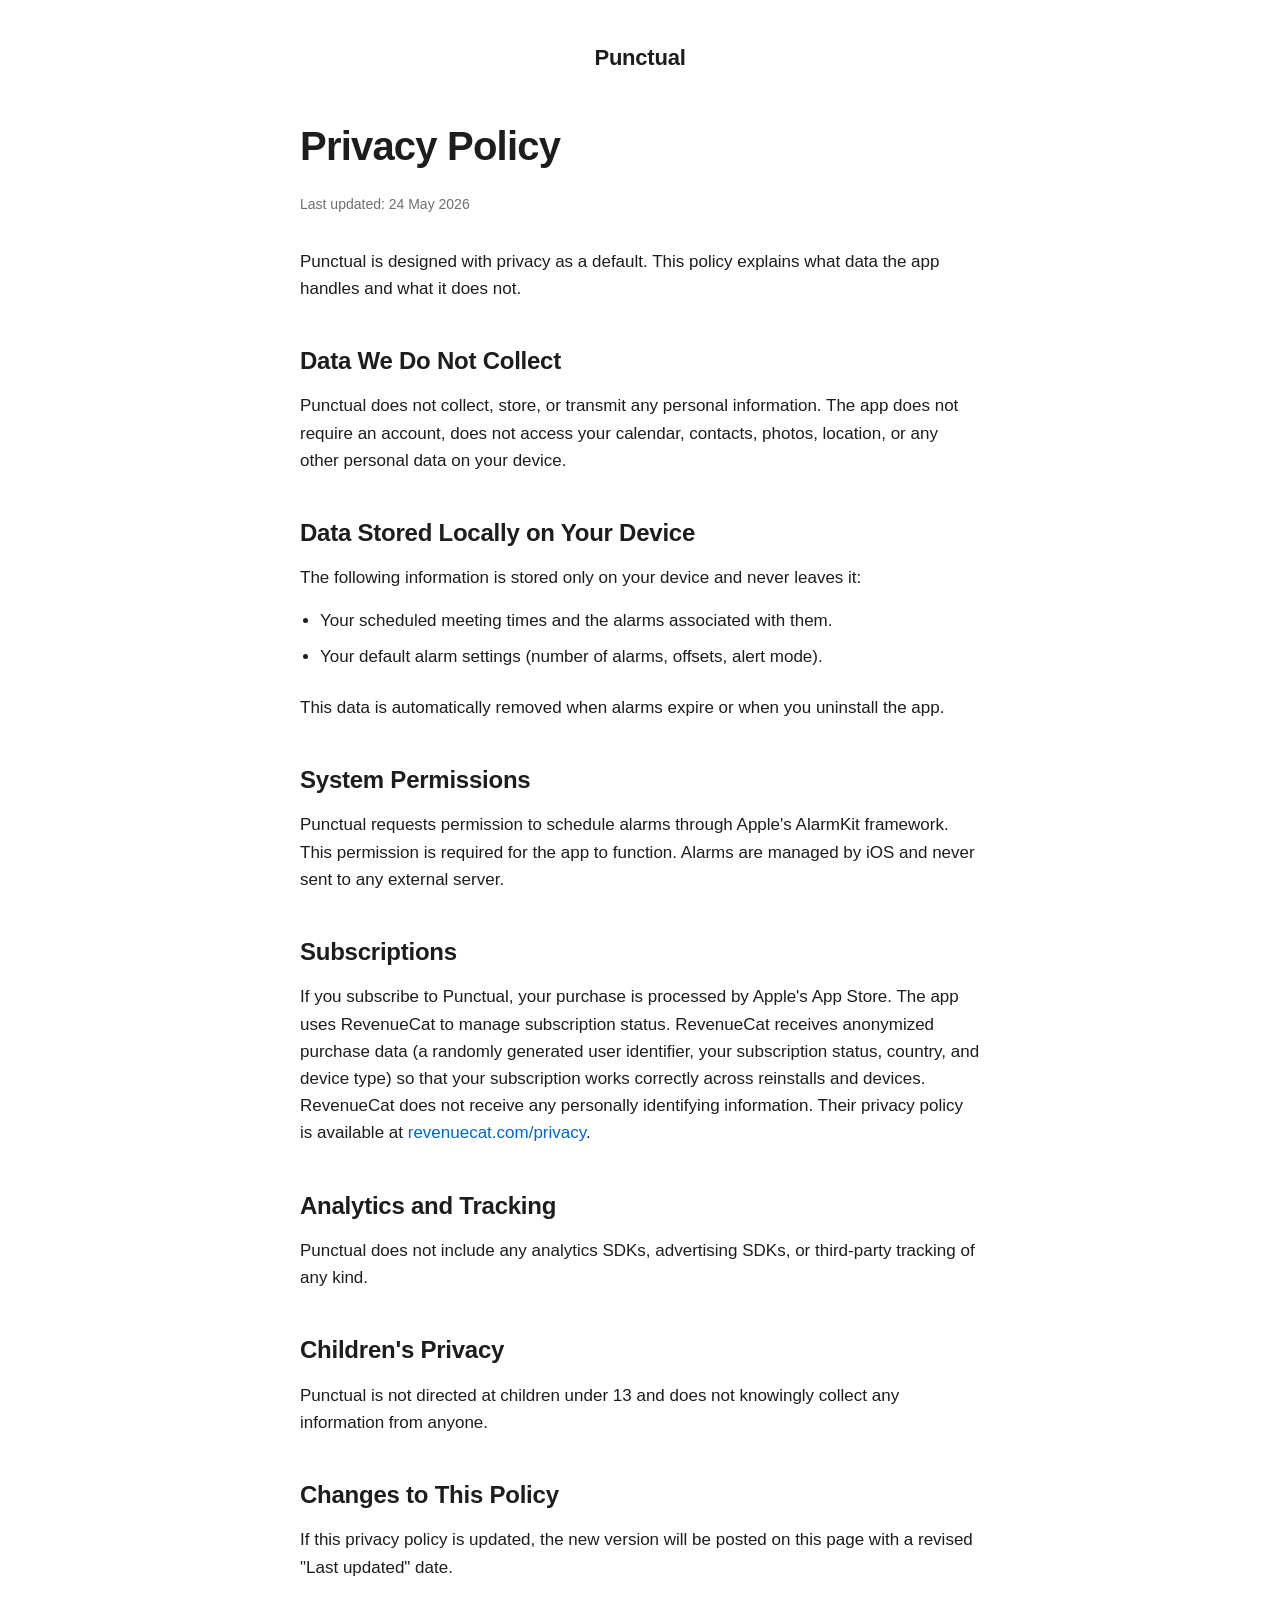
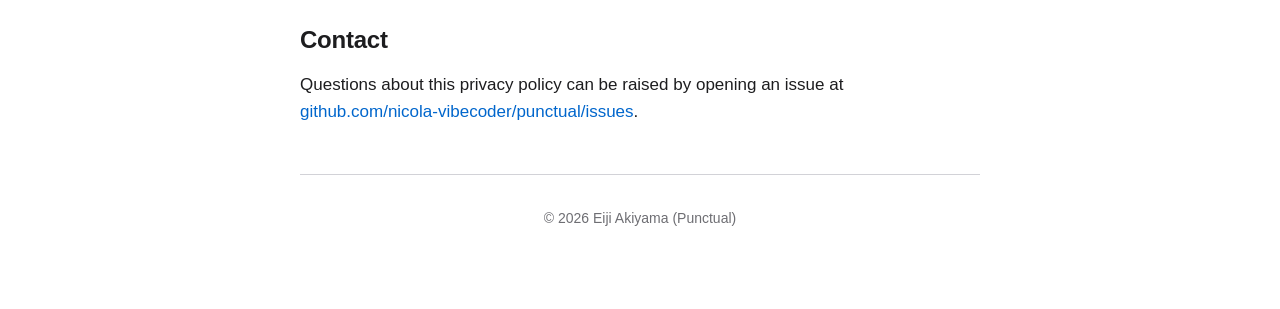
==== punctual/privacy.html @ 46472bad "Add Punctual support and privacy pages. Co-authored-by: Cursor <cursoragent@cursor.com>" ====
<!DOCTYPE html>
<html lang="en">
<head>
  <meta charset="UTF-8">
  <meta name="viewport" content="width=device-width, initial-scale=1.0">
  <title>Privacy Policy | Punctual</title>
  <link rel="stylesheet" href="../styles.css">
</head>
<body>
  <div class="container">
    <header>
      <div class="app-name">Punctual</div>
    </header>

    <main>
      <h1>Privacy Policy</h1>
      <p class="updated">Last updated: 24 May 2026</p>

      <p>Punctual is designed with privacy as a default. This policy explains what data the app handles and what it does not.</p>

      <h2>Data We Do Not Collect</h2>
      <p>Punctual does not collect, store, or transmit any personal information. The app does not require an account, does not access your calendar, contacts, photos, location, or any other personal data on your device.</p>

      <h2>Data Stored Locally on Your Device</h2>
      <p>The following information is stored only on your device and never leaves it:</p>
      <ul>
        <li>Your scheduled meeting times and the alarms associated with them.</li>
        <li>Your default alarm settings (number of alarms, offsets, alert mode).</li>
      </ul>
      <p>This data is automatically removed when alarms expire or when you uninstall the app.</p>

      <h2>System Permissions</h2>
      <p>Punctual requests permission to schedule alarms through Apple's AlarmKit framework. This permission is required for the app to function. Alarms are managed by iOS and never sent to any external server.</p>

      <h2>Subscriptions</h2>
      <p>If you subscribe to Punctual, your purchase is processed by Apple's App Store. The app uses RevenueCat to manage subscription status. RevenueCat receives anonymized purchase data (a randomly generated user identifier, your subscription status, country, and device type) so that your subscription works correctly across reinstalls and devices. RevenueCat does not receive any personally identifying information. Their privacy policy is available at <a href="https://www.revenuecat.com/privacy">revenuecat.com/privacy</a>.</p>

      <h2>Analytics and Tracking</h2>
      <p>Punctual does not include any analytics SDKs, advertising SDKs, or third-party tracking of any kind.</p>

      <h2>Children's Privacy</h2>
      <p>Punctual is not directed at children under 13 and does not knowingly collect any information from anyone.</p>

      <h2>Changes to This Policy</h2>
      <p>If this privacy policy is updated, the new version will be posted on this page with a revised "Last updated" date.</p>

      <h2>Contact</h2>
      <p>Questions about this privacy policy can be raised by opening an issue at <a href="https://github.com/nicola-vibecoder/punctual/issues">github.com/nicola-vibecoder/punctual/issues</a>.</p>
    </main>

    <hr class="divider">

    <footer>
      &copy; 2026 Eiji Akiyama (Punctual)
    </footer>
  </div>
</body>
</html>
---- styles.css ----
:root {
  --bg: #ffffff;
  --text: #1d1d1f;
  --text-secondary: #6e6e73;
  --accent: #0066cc;
  --border: #d2d2d7;
  --card-bg: #f5f5f7;
}

@media (prefers-color-scheme: dark) {
  :root {
    --bg: #000000;
    --text: #f5f5f7;
    --text-secondary: #a1a1a6;
    --accent: #2997ff;
    --border: #424245;
    --card-bg: #1c1c1e;
  }
}

* {
  box-sizing: border-box;
  margin: 0;
  padding: 0;
}

html {
  -webkit-text-size-adjust: 100%;
}

body {
  font-family: -apple-system, BlinkMacSystemFont, "SF Pro Text", "Helvetica Neue", Helvetica, Arial, sans-serif;
  background: var(--bg);
  color: var(--text);
  line-height: 1.6;
  font-size: 17px;
  padding: 40px 20px 80px;
  display: flex;
  justify-content: center;
}

.container {
  max-width: 680px;
  width: 100%;
}

header {
  margin-bottom: 48px;
  text-align: center;
}

.app-name {
  font-size: 22px;
  font-weight: 600;
  letter-spacing: -0.01em;
}

h1 {
  font-size: 40px;
  font-weight: 700;
  letter-spacing: -0.02em;
  line-height: 1.15;
  margin-bottom: 24px;
}

h2 {
  font-size: 24px;
  font-weight: 600;
  letter-spacing: -0.01em;
  margin-top: 40px;
  margin-bottom: 12px;
}

p {
  font-size: 17px;
  margin-bottom: 16px;
  color: var(--text);
}

ul {
  margin-bottom: 24px;
  padding-left: 20px;
}

li {
  margin-bottom: 8px;
  font-size: 17px;
}

li strong {
  font-weight: 600;
}

a {
  color: var(--accent);
  text-decoration: none;
}

a:hover {
  text-decoration: underline;
}

.cta-button {
  display: inline-block;
  background: var(--accent);
  color: #ffffff;
  font-weight: 500;
  font-size: 17px;
  padding: 14px 28px;
  border-radius: 999px;
  margin: 16px 0 32px;
  transition: opacity 0.15s ease;
}

.cta-button:hover {
  opacity: 0.85;
  text-decoration: none;
}

.divider {
  height: 1px;
  background: var(--border);
  margin: 48px 0 32px;
  border: none;
}

footer {
  text-align: center;
  color: var(--text-secondary);
  font-size: 14px;
}

.updated {
  color: var(--text-secondary);
  font-size: 14px;
  margin-bottom: 32px;
}
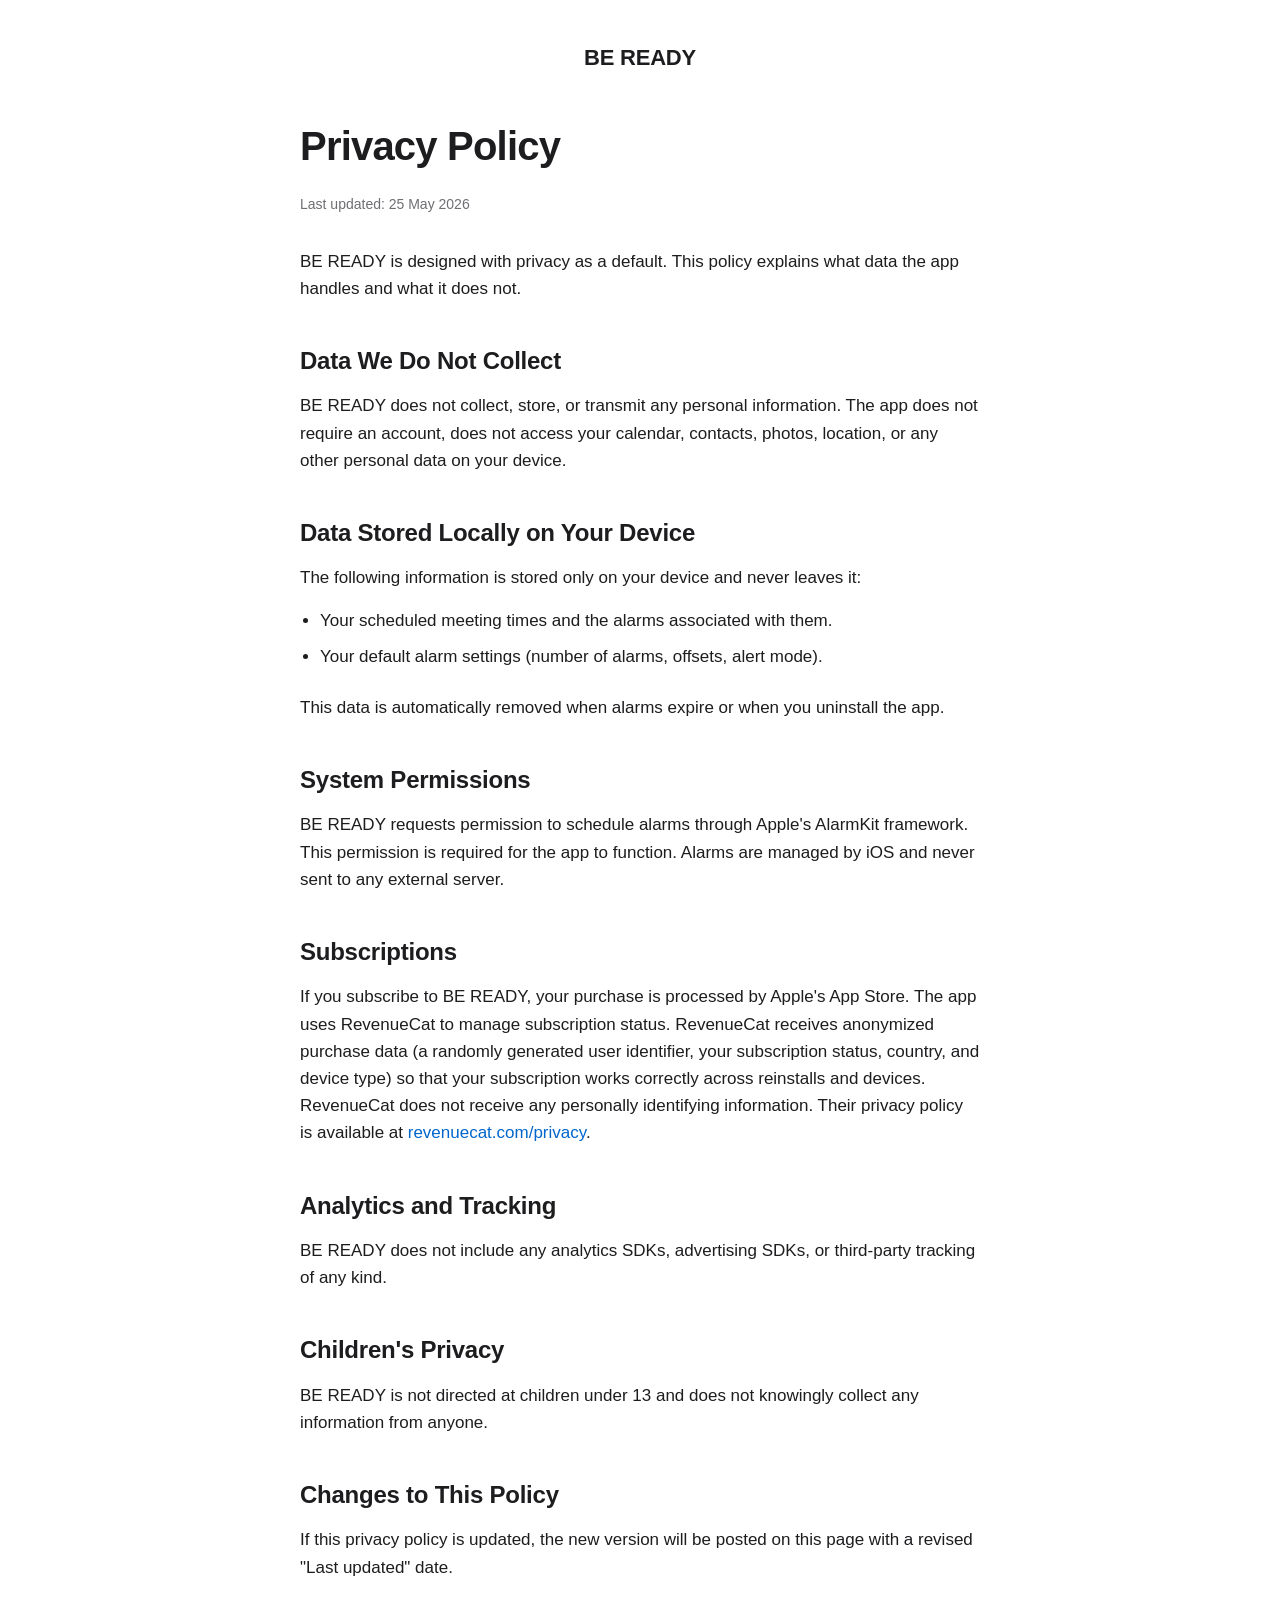
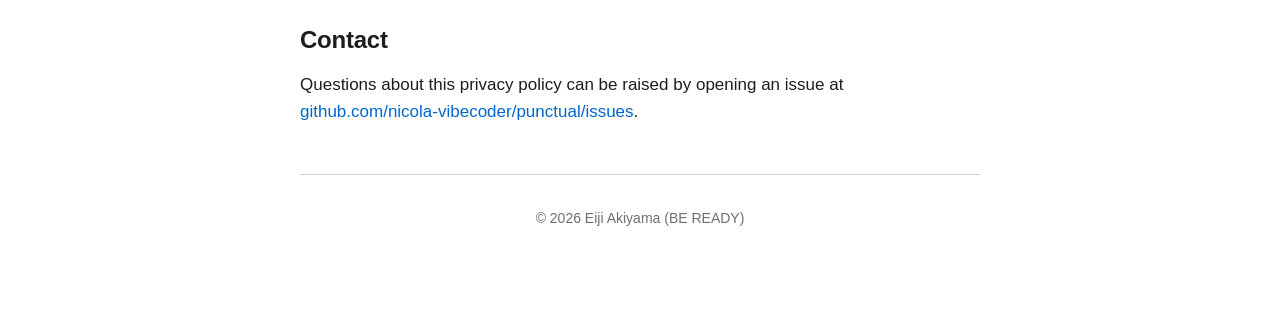
==== commit a183e418: "Update privacy policy: rename Punctual to BE READY Co-authored-by: Cursor <cursoragent@cursor.com>" ====
--- a/punctual/privacy.html
+++ b/punctual/privacy.html
@@ -3,23 +3,23 @@
 <head>
   <meta charset="UTF-8">
   <meta name="viewport" content="width=device-width, initial-scale=1.0">
-  <title>Privacy Policy | Punctual</title>
+  <title>Privacy Policy | BE READY</title>
   <link rel="stylesheet" href="../styles.css">
 </head>
 <body>
   <div class="container">
     <header>
-      <div class="app-name">Punctual</div>
+      <div class="app-name">BE READY</div>
     </header>
 
     <main>
       <h1>Privacy Policy</h1>
-      <p class="updated">Last updated: 24 May 2026</p>
+      <p class="updated">Last updated: 25 May 2026</p>
 
-      <p>Punctual is designed with privacy as a default. This policy explains what data the app handles and what it does not.</p>
+      <p>BE READY is designed with privacy as a default. This policy explains what data the app handles and what it does not.</p>
 
       <h2>Data We Do Not Collect</h2>
-      <p>Punctual does not collect, store, or transmit any personal information. The app does not require an account, does not access your calendar, contacts, photos, location, or any other personal data on your device.</p>
+      <p>BE READY does not collect, store, or transmit any personal information. The app does not require an account, does not access your calendar, contacts, photos, location, or any other personal data on your device.</p>
 
       <h2>Data Stored Locally on Your Device</h2>
       <p>The following information is stored only on your device and never leaves it:</p>
@@ -30,16 +30,16 @@
       <p>This data is automatically removed when alarms expire or when you uninstall the app.</p>
 
       <h2>System Permissions</h2>
-      <p>Punctual requests permission to schedule alarms through Apple's AlarmKit framework. This permission is required for the app to function. Alarms are managed by iOS and never sent to any external server.</p>
+      <p>BE READY requests permission to schedule alarms through Apple's AlarmKit framework. This permission is required for the app to function. Alarms are managed by iOS and never sent to any external server.</p>
 
       <h2>Subscriptions</h2>
-      <p>If you subscribe to Punctual, your purchase is processed by Apple's App Store. The app uses RevenueCat to manage subscription status. RevenueCat receives anonymized purchase data (a randomly generated user identifier, your subscription status, country, and device type) so that your subscription works correctly across reinstalls and devices. RevenueCat does not receive any personally identifying information. Their privacy policy is available at <a href="https://www.revenuecat.com/privacy">revenuecat.com/privacy</a>.</p>
+      <p>If you subscribe to BE READY, your purchase is processed by Apple's App Store. The app uses RevenueCat to manage subscription status. RevenueCat receives anonymized purchase data (a randomly generated user identifier, your subscription status, country, and device type) so that your subscription works correctly across reinstalls and devices. RevenueCat does not receive any personally identifying information. Their privacy policy is available at <a href="https://www.revenuecat.com/privacy">revenuecat.com/privacy</a>.</p>
 
       <h2>Analytics and Tracking</h2>
-      <p>Punctual does not include any analytics SDKs, advertising SDKs, or third-party tracking of any kind.</p>
+      <p>BE READY does not include any analytics SDKs, advertising SDKs, or third-party tracking of any kind.</p>
 
       <h2>Children's Privacy</h2>
-      <p>Punctual is not directed at children under 13 and does not knowingly collect any information from anyone.</p>
+      <p>BE READY is not directed at children under 13 and does not knowingly collect any information from anyone.</p>
 
       <h2>Changes to This Policy</h2>
       <p>If this privacy policy is updated, the new version will be posted on this page with a revised "Last updated" date.</p>
@@ -51,7 +51,7 @@
     <hr class="divider">
 
     <footer>
-      &copy; 2026 Eiji Akiyama (Punctual)
+      &copy; 2026 Eiji Akiyama (BE READY)
     </footer>
   </div>
 </body>
